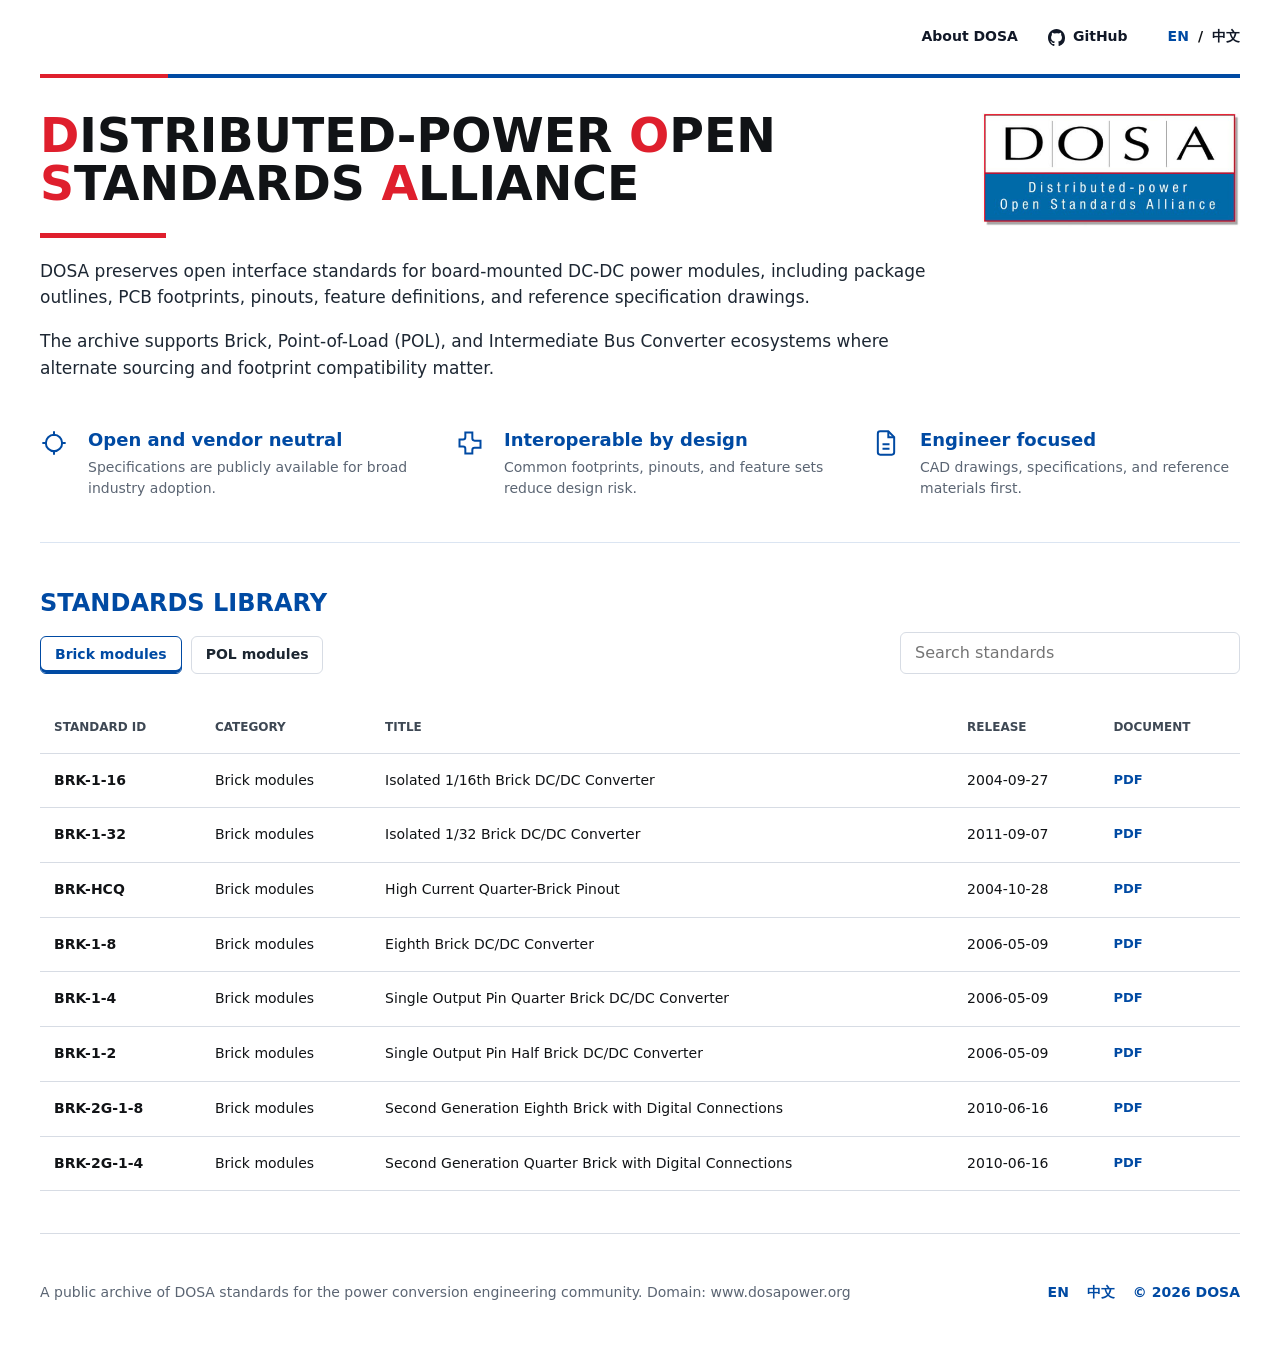
==== index.html @ 701b297e "Initial DOSA website" ====
<!doctype html>
<html lang="en">
<head>
  <meta charset="utf-8">
  <meta name="viewport" content="width=device-width, initial-scale=1">
  <title>DOSA - Distributed-power Open Standards Alliance</title>
  <meta name="description" content="A public archive of DOSA DC-DC power module package, footprint, pinout, and specification documents for Brick and POL converters.">
  <link rel="canonical" href="https://www.dosapower.org/">
  <link rel="alternate" hreflang="en" href="https://www.dosapower.org/">
  <link rel="alternate" hreflang="zh-CN" href="https://www.dosapower.org/zh.html">
  <link rel="stylesheet" href="assets/site.css">
</head>
<body>
  <header class="site-header">
    <div class="header-inner">
      <nav class="nav" aria-label="Primary navigation">
        <a href="#top">About DOSA</a>
        <a class="github-nav" href="https://github.com/dosapower/dosapower.org" target="_blank" rel="noopener" aria-label="GitHub public repository">
          <svg viewBox="0 0 16 16" fill="currentColor" aria-hidden="true"><path d="M8 0C3.58 0 0 3.67 0 8.2c0 3.62 2.29 6.69 5.47 7.78.4.08.55-.18.55-.39 0-.19-.01-.83-.01-1.5-2.01.38-2.53-.5-2.69-.96-.09-.24-.48-.96-.82-1.15-.28-.16-.68-.55-.01-.56.63-.01 1.08.59 1.23.84.72 1.24 1.87.89 2.33.68.07-.53.28-.89.51-1.1-1.78-.21-3.64-.91-3.64-4.04 0-.89.31-1.62.82-2.19-.08-.21-.36-1.04.08-2.16 0 0 .67-.22 2.2.84A7.39 7.39 0 0 1 8 4.02c.68 0 1.36.09 2 .27 1.53-1.06 2.2-.84 2.2-.84.44 1.12.16 1.95.08 2.16.51.57.82 1.3.82 2.19 0 3.14-1.87 3.83-3.65 4.04.29.26.54.76.54 1.53 0 1.1-.01 1.99-.01 2.26 0 .21.15.47.55.39A8.12 8.12 0 0 0 16 8.2C16 3.67 12.42 0 8 0Z"/></svg>
          <span>GitHub</span>
        </a>
        <span class="lang"><a href="index.html" aria-current="page">EN</a><span>/</span><a href="zh.html">中文</a></span>
      </nav>
    </div>
    <div class="rule"></div>
  </header>

  <main id="top">
    <section class="hero">
      <div class="section-inner hero-grid">
        <div class="hero-copy">
          <h1><span class="accent-letter">D</span>istributed-power <span class="accent-letter">O</span>pen <span class="accent-letter">S</span>tandards <span class="accent-letter">A</span>lliance</h1>
          <div class="red-line"></div>
          <p class="lead">DOSA preserves open interface standards for board-mounted DC-DC power modules, including package outlines, PCB footprints, pinouts, feature definitions, and reference specification drawings.</p>
          <p class="lead">The archive supports Brick, Point-of-Load (POL), and Intermediate Bus Converter ecosystems where alternate sourcing and footprint compatibility matter.</p>
        </div>
        <div class="hero-logo" aria-label="DOSA logo">
          <img src="DOSA-LOGO.png" alt="DOSA - Distributed-power Open Standards Alliance">
        </div>
      </div>
    </section>

    <section class="section value-section" aria-label="DOSA purpose points">
      <div class="section-inner value-grid">
        <article class="value-item">
          <svg viewBox="0 0 24 24" fill="none" stroke="currentColor" aria-hidden="true"><circle cx="12" cy="12" r="7"/><path d="M12 2v4M12 18v4M2 12h4M18 12h4"/></svg>
          <h2>Open and vendor neutral</h2>
          <p>Specifications are publicly available for broad industry adoption.</p>
        </article>
        <article class="value-item">
          <svg viewBox="0 0 24 24" fill="none" stroke="currentColor" aria-hidden="true"><path d="M8 3v4a2 2 0 0 1-2 2H3v6h3a2 2 0 0 1 2 2v4h6v-3a2 2 0 0 1 2-2h5v-6h-5a2 2 0 0 1-2-2V3z"/></svg>
          <h2>Interoperable by design</h2>
          <p>Common footprints, pinouts, and feature sets reduce design risk.</p>
        </article>
        <article class="value-item">
          <svg viewBox="0 0 24 24" fill="none" stroke="currentColor" aria-hidden="true"><path d="M14 2H7a2 2 0 0 0-2 2v16a2 2 0 0 0 2 2h10a2 2 0 0 0 2-2V7z"/><path d="M14 2v5h5"/><path d="M9 13h6M9 17h6"/></svg>
          <h2>Engineer focused</h2>
          <p>CAD drawings, specifications, and reference materials first.</p>
        </article>
      </div>
    </section>

    <section class="section" id="standards">
      <div class="section-inner">
        <div class="library-head">
          <div>
            <h2 class="section-title">Standards Library</h2>
            <div class="filters" aria-label="Document filters">
              <button class="filter active" type="button" data-filter="brick" data-filter-label="brick"></button>
              <button class="filter" type="button" data-filter="pol" data-filter-label="pol"></button>
            </div>
          </div>
          <input class="search" type="search" data-doc-search aria-label="Search standards">
        </div>
        <div class="table-wrap">
          <table data-doc-table></table>
        </div>
      </div>
    </section>

  </main>

  <footer class="site-footer">
    <div class="footer-inner">
      <p class="footer-note">A public archive of DOSA standards for the power conversion engineering community. Domain: www.dosapower.org</p>
      <div class="footer-links"><a href="index.html">EN</a><a href="zh.html">中文</a><span>© 2026 DOSA</span></div>
    </div>
  </footer>
  <script src="assets/site.js"></script>
</body>
</html>
---- assets/site.css ----
:root {
  --bg: #ffffff;
  --ink: #111316;
  --muted: #5b6573;
  --line: #d7dce4;
  --soft: #f4f7fb;
  --blue: #004aa3;
  --blue-2: #0b63ce;
  --red: #df1f2d;
  --panel: #fafbfc;
  --shadow: 0 24px 70px rgba(18, 33, 55, 0.11);
  --radius: 6px;
  font-family: Inter, ui-sans-serif, system-ui, -apple-system, BlinkMacSystemFont, "Segoe UI", sans-serif;
}

* {
  box-sizing: border-box;
}

html {
  scroll-behavior: smooth;
  overflow-x: hidden;
}

body {
  margin: 0;
  background: var(--bg);
  color: var(--ink);
  font-size: 16px;
  line-height: 1.55;
  overflow-x: hidden;
}

a {
  color: inherit;
  text-decoration: none;
}

button,
input {
  font: inherit;
}

.site-header {
  position: sticky;
  top: 0;
  z-index: 20;
  background: rgba(255, 255, 255, 0.94);
  backdrop-filter: blur(14px);
}

.header-inner,
.section-inner,
.footer-inner {
  width: min(1200px, calc(100% - 48px));
  margin: 0 auto;
}

.header-inner {
  display: flex;
  align-items: center;
  min-height: 74px;
  gap: 34px;
  justify-content: flex-end;
}

.nav {
  display: flex;
  align-items: center;
  justify-content: flex-end;
  gap: 30px;
  flex: 1;
  font-size: 14px;
  font-weight: 700;
}

.nav a {
  color: #111827;
}

.nav a:hover,
.lang a[aria-current="page"] {
  color: var(--blue);
}

.github-nav {
  display: inline-flex;
  align-items: center;
  gap: 8px;
}

.github-nav svg {
  width: 17px;
  height: 17px;
}

.lang {
  display: flex;
  align-items: center;
  gap: 9px;
  margin-left: 10px;
  white-space: nowrap;
}

.rule {
  width: min(1200px, calc(100% - 48px));
  margin: 0 auto;
  height: 4px;
  background: linear-gradient(90deg, var(--red) 0 128px, var(--blue) 128px 100%);
}

.hero {
  padding: 34px 0 12px;
}

.hero-grid {
  display: grid;
  grid-template-columns: minmax(0, 1fr) 258px;
  gap: 56px;
  align-items: start;
}

.hero-copy h1 {
  margin: 0;
  max-width: 940px;
  font-size: clamp(44px, 3.7vw, 58px);
  line-height: 1.02;
  letter-spacing: 0;
  font-weight: 900;
  text-transform: uppercase;
  overflow-wrap: anywhere;
}

.accent-letter {
  color: var(--red);
}

.hero-logo {
  justify-self: end;
  margin-top: 0;
}

.hero-logo img {
  display: block;
  width: 258px;
  height: auto;
}

.hero-copy h1 .small {
  display: block;
  font-size: 0.55em;
}

.red-line {
  width: 126px;
  height: 5px;
  margin: 24px 0 20px;
  background: var(--red);
}

.lead {
  max-width: 980px;
  margin: 0 0 18px;
  color: #1d2733;
  font-size: 17px;
  overflow-wrap: anywhere;
}

.button {
  display: inline-flex;
  align-items: center;
  justify-content: center;
  min-height: 56px;
  padding: 0 24px;
  border: 1px solid var(--blue);
  border-radius: var(--radius);
  color: var(--blue);
  font-weight: 760;
  gap: 12px;
  transition: transform 160ms ease, box-shadow 160ms ease, background 160ms ease;
}

.button.primary {
  background: var(--blue);
  color: white;
  box-shadow: 0 12px 26px rgba(0, 74, 163, 0.2);
}

.button:hover {
  transform: translateY(-1px);
  box-shadow: 0 12px 24px rgba(0, 74, 163, 0.14);
}

.button svg,
.mini svg {
  width: 20px;
  height: 20px;
  stroke-width: 1.8;
}

.value-grid {
  display: grid;
  grid-template-columns: repeat(3, minmax(0, 1fr));
  gap: 48px;
}

.value-item {
  display: grid;
  grid-template-columns: 34px 1fr;
  column-gap: 14px;
  align-items: start;
}

.value-item svg {
  grid-row: span 2;
  width: 28px;
  height: 28px;
  color: var(--blue);
  stroke-width: 1.7;
}

.value-item h2 {
  margin: 0 0 6px;
  color: var(--blue);
  font-size: 18px;
  font-weight: 820;
  line-height: 1.2;
}

.value-item p {
  margin: 0;
  color: var(--muted);
  font-size: 14px;
}

.section {
  padding: 0 0 42px;
}

.section > .section-inner {
  border-top: 1px solid rgba(0, 74, 163, 0.14);
  padding-top: 42px;
}

.value-section {
  padding-top: 18px;
}

.value-section > .section-inner {
  border-top: 0;
  padding-top: 0;
}

.section-title {
  margin: 0;
  color: var(--blue);
  font-size: 24px;
  font-weight: 860;
  letter-spacing: 0;
  text-transform: uppercase;
}

.content p {
  margin: 0 0 16px;
  max-width: 950px;
  color: #222b36;
  overflow-wrap: anywhere;
}

.library-head {
  display: flex;
  align-items: end;
  justify-content: space-between;
  gap: 24px;
  margin-bottom: 28px;
}

.library-head > div {
  display: grid;
  gap: 14px;
}

.filters {
  display: flex;
  gap: 9px;
  flex-wrap: wrap;
}

.filter {
  min-height: 38px;
  border: 1px solid var(--line);
  border-radius: var(--radius);
  background: #fff;
  color: #1c2631;
  padding: 0 14px;
  cursor: pointer;
  font-size: 14px;
  font-weight: 700;
}

.filter.active {
  border-color: var(--blue);
  color: var(--blue);
  box-shadow: inset 0 -3px 0 var(--blue);
}

.search {
  width: min(340px, 100%);
  min-height: 42px;
  border: 1px solid var(--line);
  border-radius: var(--radius);
  padding: 0 14px;
  color: var(--ink);
}

.table-wrap {
  overflow-x: auto;
}

table {
  width: 100%;
  min-width: 920px;
  border-collapse: collapse;
  font-size: 14px;
}

th,
td {
  padding: 16px 14px;
  border-bottom: 1px solid var(--line);
  text-align: left;
  vertical-align: top;
}

th {
  color: #3e4854;
  font-size: 12px;
  font-weight: 820;
  text-transform: uppercase;
}

td:first-child,
td:last-child {
  font-weight: 740;
}

.download-cell {
  display: flex;
  flex-wrap: wrap;
  gap: 10px;
}

.download-cell a,
.mini {
  color: var(--blue);
  font-size: 13px;
  font-weight: 820;
}

.site-footer {
  padding: 0 0 34px;
}

.footer-inner {
  display: grid;
  grid-template-columns: 1fr auto;
  align-items: center;
  gap: 40px;
  border-top: 1px solid var(--line);
  padding-top: 34px;
}

.footer-note {
  color: var(--muted);
  font-size: 14px;
}

.footer-links {
  display: flex;
  gap: 18px;
  color: var(--blue);
  font-size: 14px;
  font-weight: 700;
}

@media (max-width: 1100px) {
  .header-inner {
    flex-wrap: wrap;
    gap: 18px;
    padding: 14px 0;
  }

  .nav {
    order: 3;
    width: 100%;
    justify-content: flex-start;
    overflow-x: auto;
    padding-bottom: 4px;
  }

  .value-grid,
  .footer-inner {
    grid-template-columns: 1fr;
  }

  .hero-copy h1 {
    max-width: 760px;
  }
}

@media (max-width: 720px) {
  .header-inner,
  .rule,
  .section-inner,
  .footer-inner {
    width: min(calc(100% - 28px), 362px);
    margin-left: 14px;
    margin-right: auto;
  }

  .nav {
    gap: 10px;
    font-size: 13px;
  }

  .nav > a {
    display: none;
  }

  .nav {
    order: 0;
    width: auto;
    flex: 0 0 auto;
    margin-left: auto;
    overflow: visible;
  }

  .hero {
    padding-top: 28px;
  }

  .hero-grid {
    grid-template-columns: 1fr;
    gap: 32px;
  }

  .hero-logo {
    justify-self: start;
    margin-top: 0;
  }

  .hero-logo img {
    width: min(240px, 100%);
  }

  .hero-copy h1 {
    font-size: clamp(38px, 12vw, 46px);
    line-height: 1.02;
  }

  .lead {
    font-size: 16px;
  }

  .value-grid,
  .library-head,
  .filters {
    display: grid;
    grid-template-columns: 1fr;
  }

  .button,
  .search {
    width: 100%;
  }

  .hero-copy {
    min-width: 0;
  }

  .section {
    padding: 0 0 34px;
  }

  .section > .section-inner {
    padding-top: 34px;
  }

  .value-section > .section-inner {
    padding-top: 0;
  }

  .section-title {
    font-size: 20px;
  }

  .event {
    grid-template-columns: 86px 1fr;
    gap: 18px;
  }

  .event::before {
    left: 77px;
  }

  .event::after {
    left: 81px;
  }

}
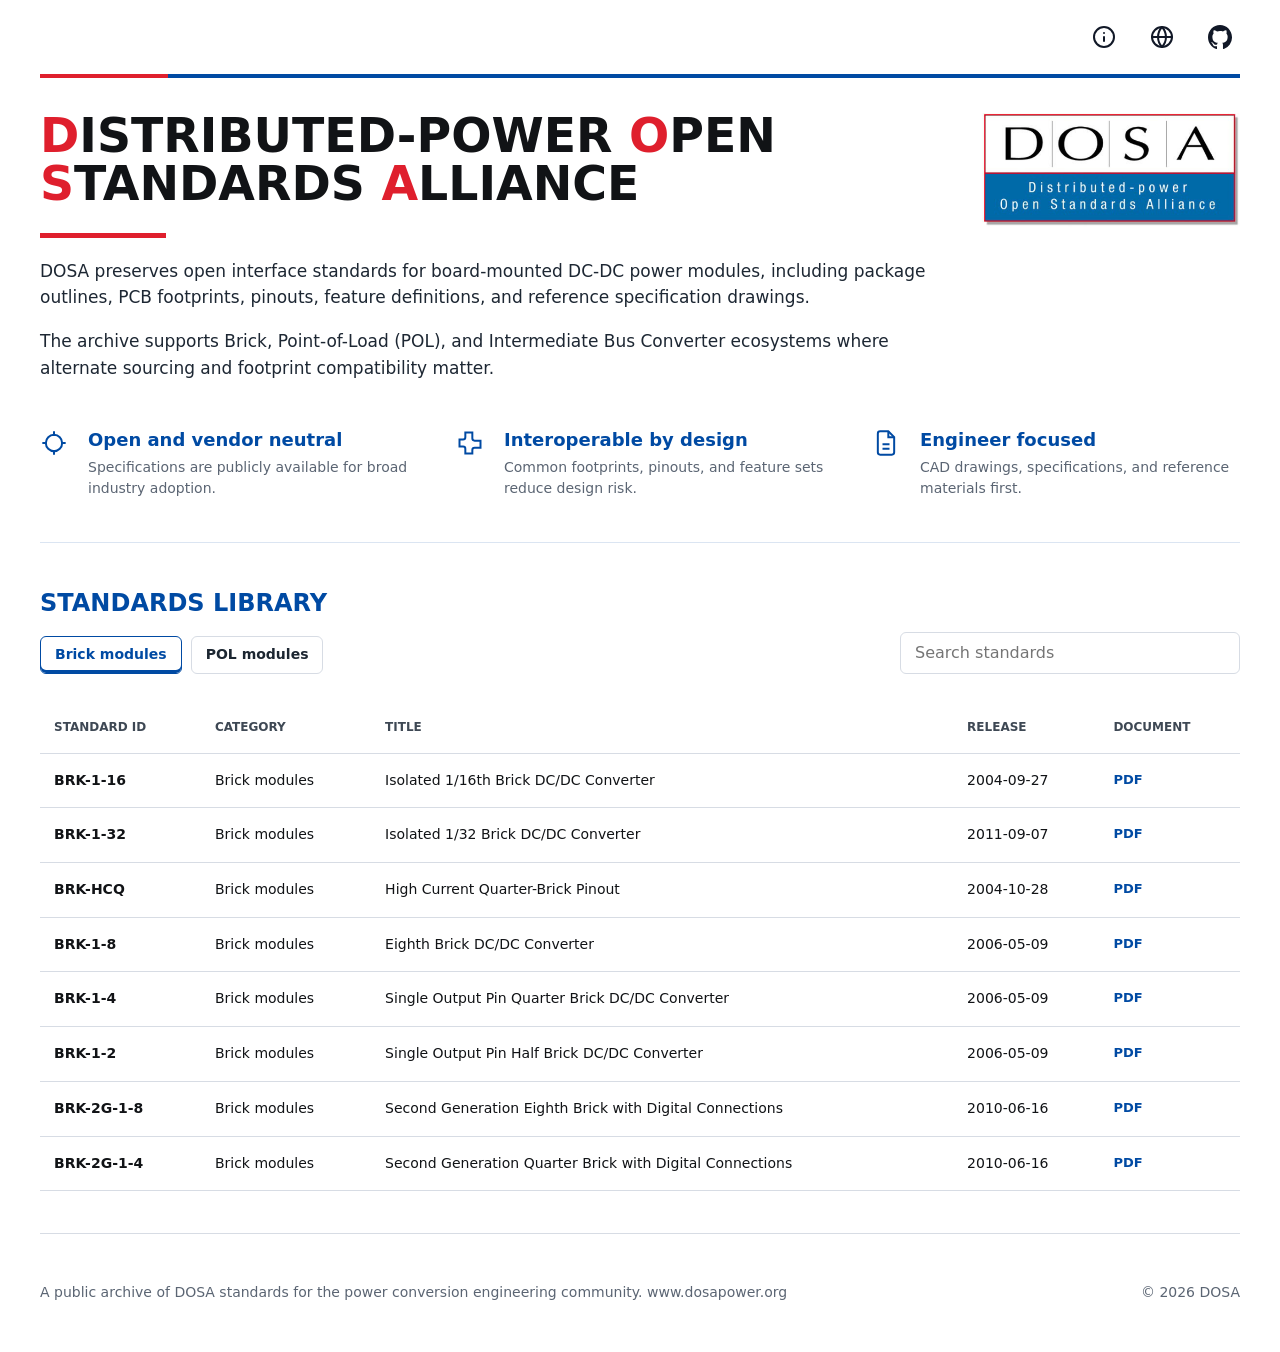
==== commit a8806f34: "Add about pages and icon navigation" ====
--- a/index.html
+++ b/index.html
@@ -14,12 +14,21 @@
   <header class="site-header">
     <div class="header-inner">
       <nav class="nav" aria-label="Primary navigation">
-        <a href="#top">About DOSA</a>
-        <a class="github-nav" href="https://github.com/dosapower/dosapower.org" target="_blank" rel="noopener" aria-label="GitHub public repository">
+        <a class="header-icon" href="about.html" aria-label="About DOSA" title="About DOSA">
+          <svg viewBox="0 0 24 24" fill="none" stroke="currentColor" stroke-width="2" stroke-linecap="round" stroke-linejoin="round" aria-hidden="true"><circle cx="12" cy="12" r="10"/><path d="M12 16v-4"/><path d="M12 8h.01"/></svg>
+        </a>
+        <div class="lang-dropdown" id="langDropdown">
+          <button class="header-icon" type="button" aria-label="Switch language" title="Language">
+            <svg viewBox="0 0 24 24" fill="none" stroke="currentColor" stroke-width="2" stroke-linecap="round" stroke-linejoin="round" aria-hidden="true"><circle cx="12" cy="12" r="10"/><line x1="2" y1="12" x2="22" y2="12"/><path d="M12 2a15.3 15.3 0 0 1 4 10 15.3 15.3 0 0 1-4 10 15.3 15.3 0 0 1-4-10 15.3 15.3 0 0 1 4-10z"/></svg>
+          </button>
+          <div class="lang-dropdown-menu">
+            <a href="index.html" aria-current="page">English</a>
+            <a href="zh.html">中文</a>
+          </div>
+        </div>
+        <a class="header-icon github-icon" href="https://github.com/yangchao26/DOSA" target="_blank" rel="noopener" aria-label="GitHub public repository" title="GitHub">
           <svg viewBox="0 0 16 16" fill="currentColor" aria-hidden="true"><path d="M8 0C3.58 0 0 3.67 0 8.2c0 3.62 2.29 6.69 5.47 7.78.4.08.55-.18.55-.39 0-.19-.01-.83-.01-1.5-2.01.38-2.53-.5-2.69-.96-.09-.24-.48-.96-.82-1.15-.28-.16-.68-.55-.01-.56.63-.01 1.08.59 1.23.84.72 1.24 1.87.89 2.33.68.07-.53.28-.89.51-1.1-1.78-.21-3.64-.91-3.64-4.04 0-.89.31-1.62.82-2.19-.08-.21-.36-1.04.08-2.16 0 0 .67-.22 2.2.84A7.39 7.39 0 0 1 8 4.02c.68 0 1.36.09 2 .27 1.53-1.06 2.2-.84 2.2-.84.44 1.12.16 1.95.08 2.16.51.57.82 1.3.82 2.19 0 3.14-1.87 3.83-3.65 4.04.29.26.54.76.54 1.53 0 1.1-.01 1.99-.01 2.26 0 .21.15.47.55.39A8.12 8.12 0 0 0 16 8.2C16 3.67 12.42 0 8 0Z"/></svg>
-          <span>GitHub</span>
         </a>
-        <span class="lang"><a href="index.html" aria-current="page">EN</a><span>/</span><a href="zh.html">中文</a></span>
       </nav>
     </div>
     <div class="rule"></div>
@@ -82,8 +91,8 @@
 
   <footer class="site-footer">
     <div class="footer-inner">
-      <p class="footer-note">A public archive of DOSA standards for the power conversion engineering community. Domain: www.dosapower.org</p>
-      <div class="footer-links"><a href="index.html">EN</a><a href="zh.html">中文</a><span>© 2026 DOSA</span></div>
+      <p class="footer-note">A public archive of DOSA standards for the power conversion engineering community. <a href="https://www.dosapower.org">www.dosapower.org</a></p>
+      <div class="footer-links"><span>© 2026 DOSA</span></div>
     </div>
   </footer>
   <script src="assets/site.js"></script>
--- a/assets/site.css
+++ b/assets/site.css
@@ -68,7 +68,7 @@
   display: flex;
   align-items: center;
   justify-content: flex-end;
-  gap: 30px;
+  gap: 18px;
   flex: 1;
   font-size: 14px;
   font-weight: 700;
@@ -78,28 +78,152 @@
   color: #111827;
 }
 
-.nav a:hover,
-.lang a[aria-current="page"] {
-  color: var(--blue);
-}
-
-.github-nav {
+.nav a:hover {
+  color: var(--blue);
+}
+
+.header-icon {
   display: inline-flex;
   align-items: center;
-  gap: 8px;
-}
-
-.github-nav svg {
-  width: 17px;
-  height: 17px;
-}
-
-.lang {
+  justify-content: center;
+  width: 40px;
+  height: 40px;
+  border: none;
+  border-radius: 6px;
+  background: transparent;
+  color: #111827;
+  cursor: pointer;
+  transition: color 160ms ease, background 160ms ease;
+}
+
+.header-icon:hover {
+  color: var(--blue);
+  background: rgba(0, 74, 163, 0.08);
+}
+
+.header-icon svg {
+  width: 24px;
+  height: 24px;
+}
+
+.lang-dropdown {
+  position: relative;
+}
+
+.lang-dropdown-menu {
+  position: absolute;
+  top: calc(100% + 8px);
+  right: 0;
+  background: white;
+  border: 1px solid var(--line);
+  border-radius: 8px;
+  box-shadow: 0 12px 32px rgba(18, 33, 55, 0.14);
+  min-width: 130px;
+  padding: 6px;
+  display: none;
+  flex-direction: column;
+  z-index: 30;
+}
+
+.lang-dropdown.open .lang-dropdown-menu {
   display: flex;
-  align-items: center;
-  gap: 9px;
-  margin-left: 10px;
+}
+
+.lang-dropdown-menu a {
+  padding: 8px 14px;
+  border-radius: 4px;
+  font-size: 14px;
+  font-weight: 600;
+  color: #111827;
+}
+
+.lang-dropdown-menu a:hover {
+  background: var(--soft);
+  color: var(--blue);
+}
+
+.lang-dropdown-menu a[aria-current="page"] {
+  color: var(--blue);
+  background: rgba(0, 74, 163, 0.06);
+}
+
+/* About section */
+.about-section p {
+  max-width: 820px;
+  margin: 0 0 14px;
+  color: #222b36;
+  font-size: 15px;
+  line-height: 1.65;
+}
+
+.about-section h3 {
+  color: var(--ink);
+  font-size: 18px;
+  font-weight: 700;
+  margin: 24px 0 10px;
+}
+
+.about-section ul {
+  padding-left: 20px;
+  margin: 0 0 14px;
+  max-width: 820px;
+  color: #222b36;
+  font-size: 15px;
+  line-height: 1.65;
+}
+
+.about-section li {
+  margin-bottom: 6px;
+}
+
+.key-facts {
+  background: var(--soft);
+  border-radius: 8px;
+  padding: 20px 24px;
+  margin: 20px 0;
+  max-width: 600px;
+}
+
+.key-facts h3 {
+  margin: 0 0 12px;
+  font-size: 16px;
+  font-weight: 800;
+  color: var(--blue);
+  text-transform: uppercase;
+}
+
+.key-facts dl {
+  display: grid;
+  grid-template-columns: auto 1fr;
+  gap: 6px 16px;
+  margin: 0;
+  font-size: 14px;
+}
+
+.key-facts dt {
+  font-weight: 700;
+  color: var(--blue);
   white-space: nowrap;
+}
+
+.key-facts dd {
+  margin: 0;
+  color: #222b36;
+}
+
+.status-badge {
+  display: inline-block;
+  background: #fef3c7;
+  color: #92400e;
+  border-radius: 4px;
+  padding: 1px 10px;
+  font-size: 13px;
+  font-weight: 700;
+}
+
+.active-badge {
+  background: #dcfce7;
+  color: #166534;
 }
 
 .rule {
@@ -378,9 +502,9 @@
 .footer-links {
   display: flex;
   gap: 18px;
-  color: var(--blue);
-  font-size: 14px;
-  font-weight: 700;
+  color: var(--muted);
+  font-size: 14px;
+  font-weight: 400;
 }
 
 @media (max-width: 1100px) {
@@ -421,13 +545,6 @@
   .nav {
     gap: 10px;
     font-size: 13px;
-  }
-
-  .nav > a {
-    display: none;
-  }
-
-  .nav {
     order: 0;
     width: auto;
     flex: 0 0 auto;
@@ -506,5 +623,4 @@
   .event::after {
     left: 81px;
   }
-
-}
+}
